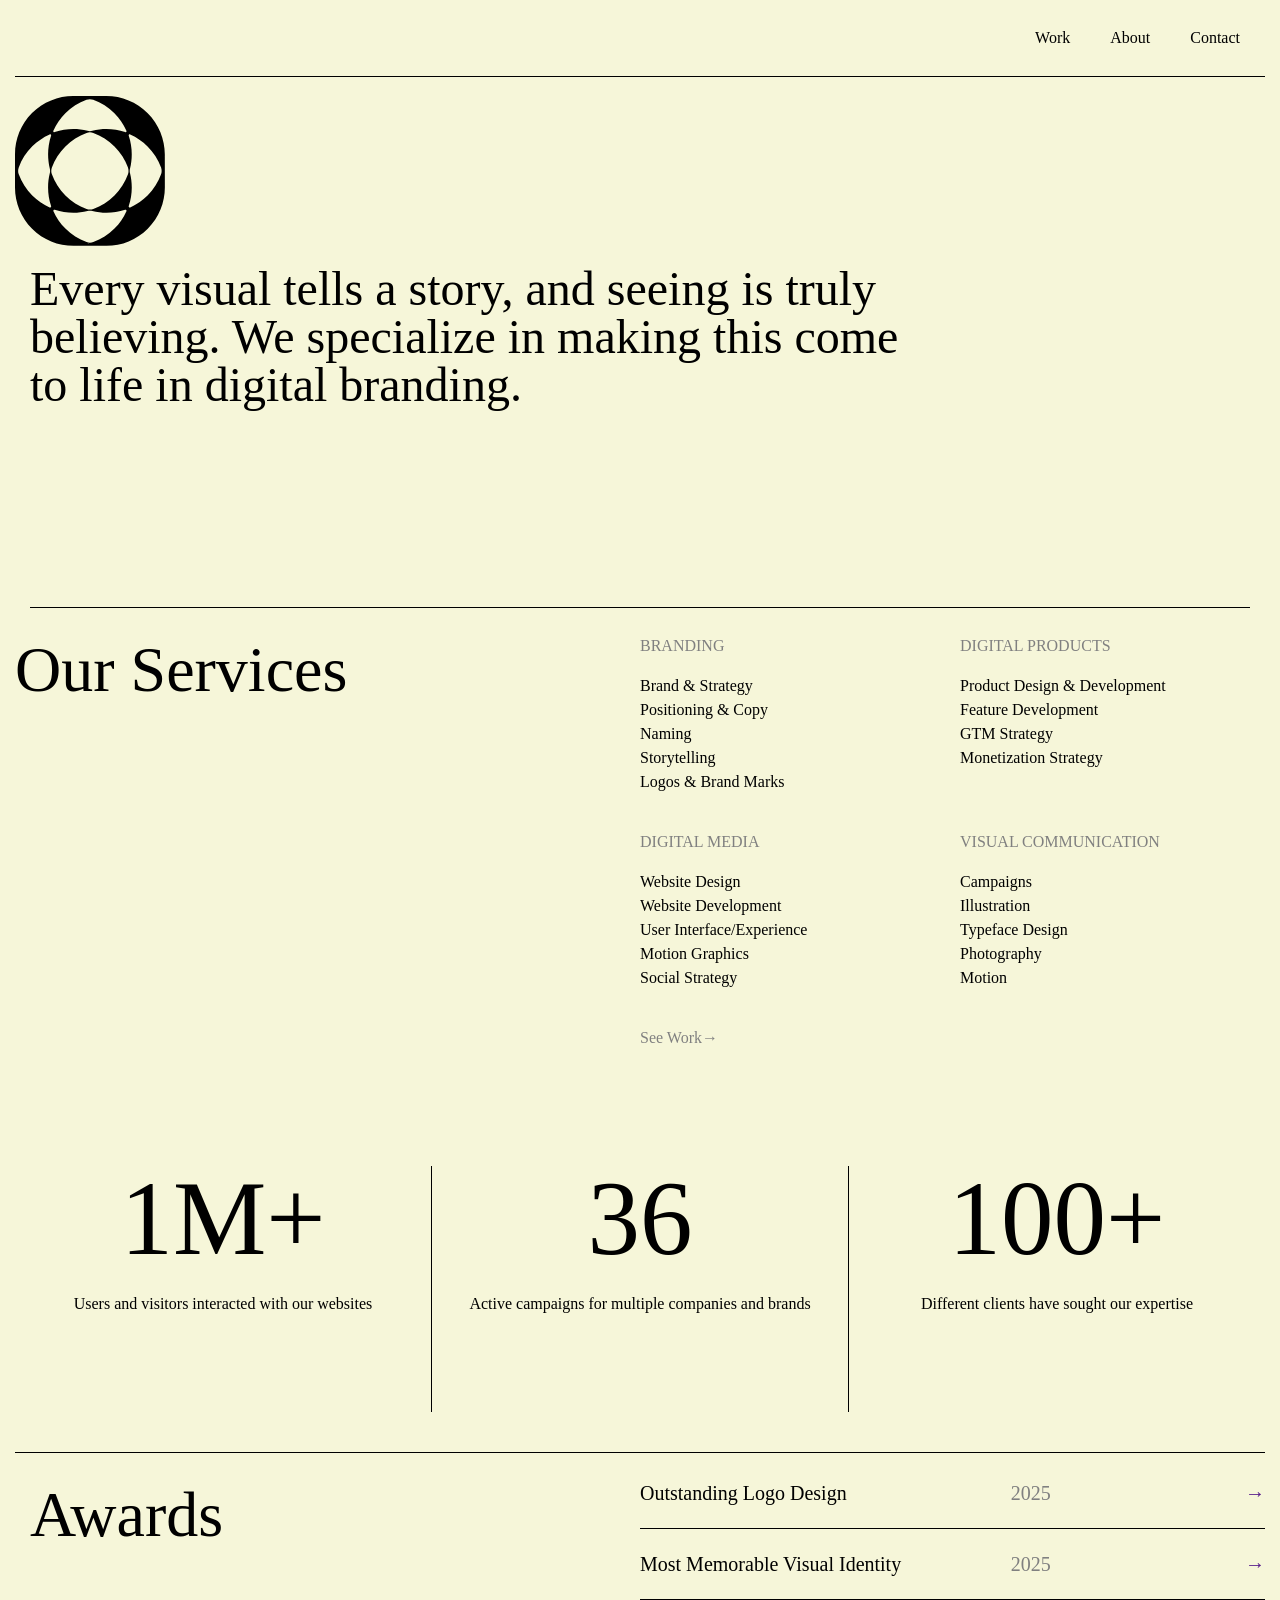
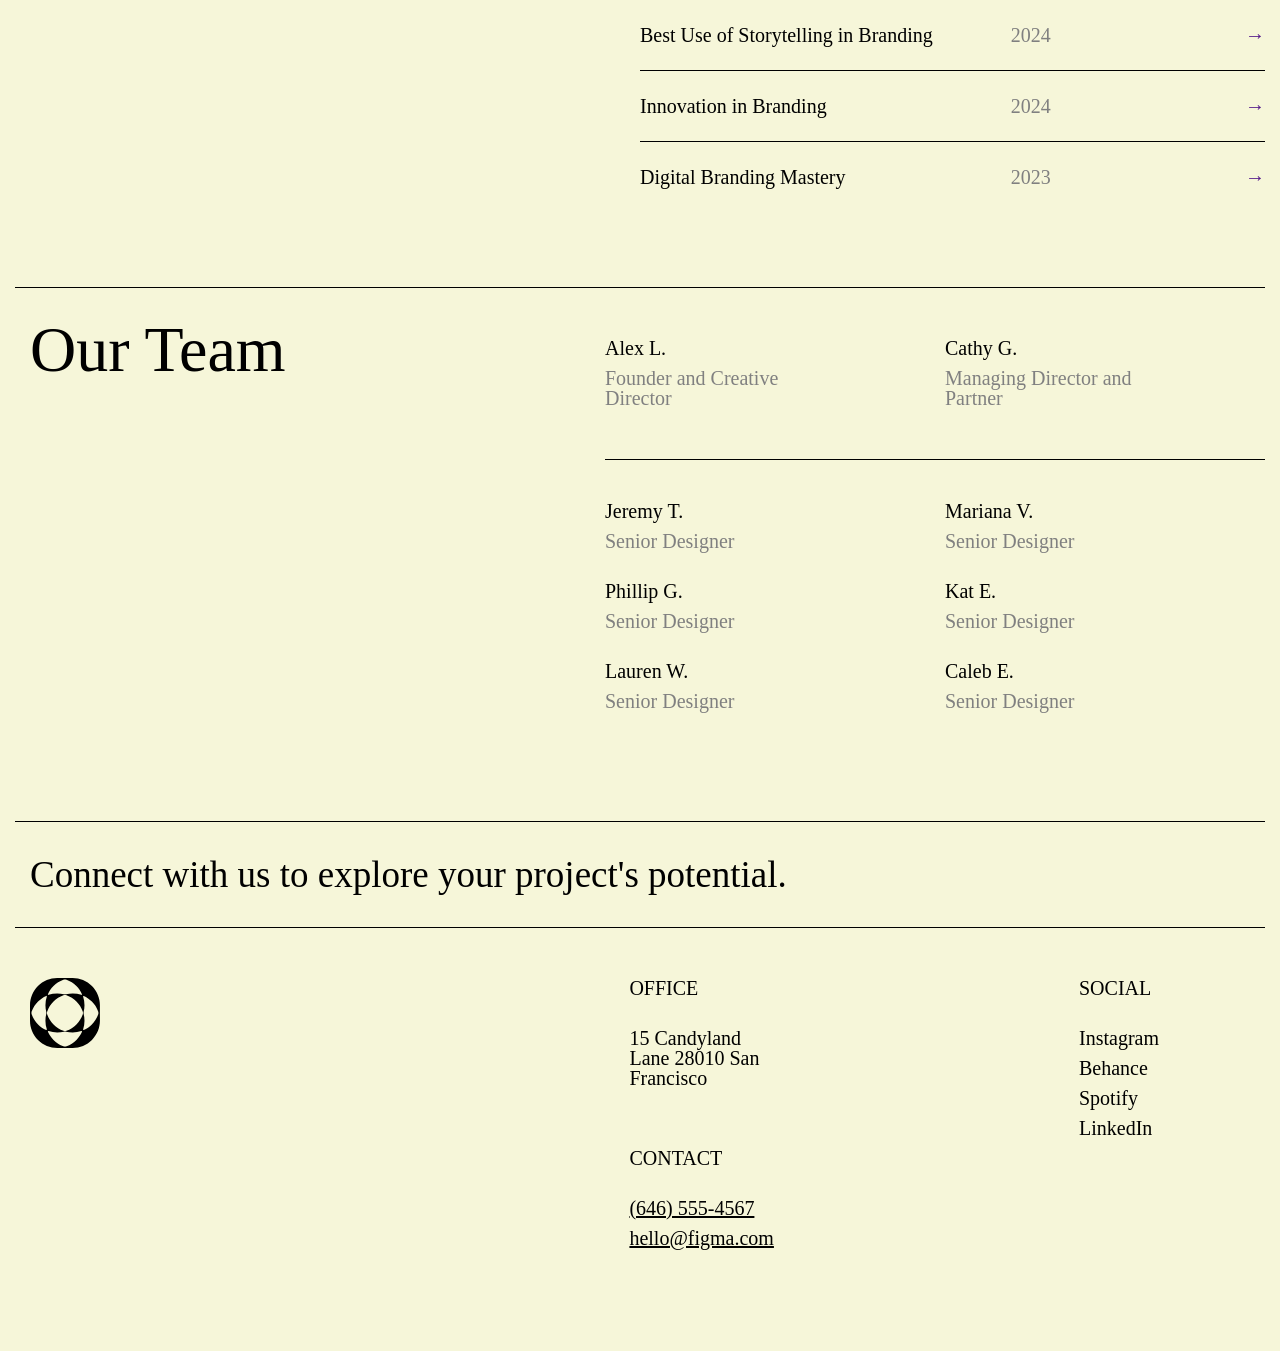
==== about.html @ cb302057 "completed site" ====
<!DOCTYPE html>
<html lang="en">
<head>
   <meta charset="UTF-8">
   <meta name="viewport" content="width=divice-width, initial-scale=1.0">
   <link rel="stylesheet" href="/css/_reset.css">
   <link rel="stylesheet" href="/css/style.css">
   <title>Modern Brand</title>
</head>
<body>
   <div class="main-bg">
      <header class="header">
         <div class="header__container">
            
            <img src="images\F&F logo.svg" alt="" class="header__container__logo">

            <nav class="header__hidden">
               <img src="images\Left logo.svg" alt="" class="header__hidden__logo">
               <img src="images\Right logo.svg" alt="" class="header__hidden__logo">
               <a href="" class="header__hidden__menu">Menu</a>
            </nav>
            <nav class="header__menu-links">
               <a href="" class="header__menu-links__link">Work</a>
               <a href="" class="header__menu-links__link">About</a>
               <a href="" class="header__menu-links__link">Contact</a>

            </nav>

            <nav class="header__pages">
               <a href="" class="header__container page">Work</a>
               <a href="" class="header__container page">About</a>
               <a href="" class="header__container page">Contact</a>
            </nav>
         </div>
         <div class="header line"></div>
      </header>

      <main class="main">
         <div class="main__container">
            <img src="images\Left Logo.svg" alt="" class="main__logo">
            <img src="images\Right Logo.svg" alt="" class="main__logo">
         </div>

         <h1 class="main__title">Every visual tells a story, and seeing is truly believing. We specialize in making this come to life in digital branding.
         </h1>
         <div class="main line"></div>
      </main>

      <section class="services">
         
         <h1 class="services__title">Our Services</h1>
         <div class="services__items">
            <div class="services__item">
               <h2 class="services__item-title">BRANDING</h2>
               <div class="services__description">Brand & Strategy
                  Positioning & Copy 
                  Naming
                  Storytelling 
                  Logos & Brand Marks
               </div>
            </div>

            

            <div class="services__item">
               <h2 class="services__item-title">DIGITAL PRODUCTS</h2>
               <div class="services__description">Product Design & Development
                  Feature Development
                  GTM Strategy
                  Monetization Strategy
               </div>
            </div>

            <div class="services__item">
               <h2 class="services__item-title">DIGITAL MEDIA</h2>
               <div class="services__description">Website Design
                  Website Development
                  User Interface/Experience
                  Motion Graphics
                  Social Strategy
               </div>
            </div>

            <div class="services__item">
               <h2 class="services__item-title">VISUAL COMMUNICATION</h2>
               <div class="services__description">Campaigns
                  Illustration
                  Typeface Design
                  Photography
                  Motion
               </div>
            </div>

         </div>
         <div class="services__link" >See Work→</div>
      </section>

      <section class="stats-about">
         
            <div class="stats-about__description">
               <div class="stats-about__item">
                  <div class="stats-about__num">
                     1M+
                  </div>
                  <div class="stats-about__item-description">Users and visitors interacted with our websites</div>
                  
               </div>
               <div class="stats-about__line"></div>
               <div class="stats-about__item">
                  <div class="stats-about__num">
                     36 
                  </div>
                  <div class="stats-about__item-description">Active campaigns for multiple companies and brands</div>
                  
               </div>
               <div class="stats-about__line"></div>
               <div class="stats-about__item">
                  <div class="stats-about__num">
                     100+
                  </div>
                  <div class="stats-about__item-description">Different clients have sought our expertise</div>
               </div>
               
               
            </div>
            
         
      </section>
      <div class="line"></div>
      <article class="awards">

               <h1 class="awards__title">Awards</h1>
               
               <div class="awards__items">
                  
                  <div class="awards__item">
                     <div class="awards__name">Outstanding Logo Design</div>
                     <div class="awards__year">2025</div>
                     <a href="" class="awards__link-button">→</a>
                     
                  </div>
                  <div class="awards__line"></div>
                  <div class="awards__item">
                     <div class="awards__name">Most Memorable Visual Identity</div>
                     <div class="awards__year">2025</div>
                     <a href="" class="awards__link-button">→</a>
                  </div>
                  <div class="awards__line"></div>
                  <div class="awards__item">
                     <div class="awards__name">Best Use of Storytelling in Branding</div>
                     <div class="awards__year">2024</div>
                     <a href="" class="awards__link-button">→</a>
                  </div>

                  <div class="awards__line"></div>
                  <div class="awards__item">
                     <div class="awards__name">Innovation in Branding</div>
                     <div class="awards__year">2024</div>
                     <a href="" class="awards__link-button">→</a>
                  </div>

                  <div class="awards__line"></div>
                  <div class="awards__item">
                     <div class="awards__name">Digital Branding Mastery</div>
                     <div class="awards__year">2023</div>
                     <a href="" class="awards__link-button">→</a>
                  </div>

               </div>



            

            
      </article>
      <div class="line"></div>
      <section class="team">
         
         <h1 class="team__title">Our Team</h1>
         <div class="team__mates-container">
            <div class="team__card">
               <img src="images\images_about\Image-1.svg" alt="" class="team__img">
               <div class="team__name">Alex L.</div>
               <div class="team__function">Founder and Creative Director</div>

               

            </div>
            <div class="team__card">
               <img src="images\images_about\Image-2.svg" alt="" class="team__img">
               <div class="team__name">Cathy G.</div>
               <div class="team__function">Managing Director and Partner</div>

               


            </div>
            

         </div>
         <div class="team__line"></div>
         <div class="team__mates">
               

               <div class="team__mate">
                  <div class="team__name">Jeremy T.</div>
                  <div class="team__function">Senior Designer</div>
               </div>
               <div class="team__mate">
                  <div class="team__name">Mariana V.</div>
                  <div class="team__function">Senior Designer</div>
               </div>

               <div class="team__mate">
                  <div class="team__name">Phillip G.</div>
                  <div class="team__function">Senior Designer</div>
               </div>
               <div class="team__mate">
                  <div class="team__name">Kat E.</div>
                  <div class="team__function">Senior Designer</div>
               </div>

               <div class="team__mate">
                  <div class="team__name">Lauren W.</div>
                  <div class="team__function">Senior Designer</div>
               </div>
               <div class="team__mate">
                  <div class="team__name">Caleb E.</div>
                  <div class="team__function">Senior Designer</div>
               </div>
         </div>



      </section>

      <section class="contacts">
            <div class="contacts line"></div>
            <h2 class="contacts__title">Connect with us to explore your project's potential.</h2>
            <div class="contacts line"></div>

            <div class="contacts__container">
               <div class="contacts__item img-container">
                  <img src="images\Left Logo.svg" alt="" class="contacts__logo">
                  <img src="images\Right Logo.svg" alt="" class="contacts__logo">
               </div>
               <div class="contacts__item office">
                  <h3 class="contacts title">OFFICE</h3>
                  <div class="contacts info" >15 Candyland Lane 28010 San Francisco</div>
               </div>
               <div class="contacts__item contacts">
                  <h3 class="contacts title">CONTACT</h3>
                  <a href="tel:(646) 555-4567" style="text-decoration: underline;" class="contacts info">(646) 555-4567</a>
                  <a href="" class="contacts info" style="text-decoration: underline;">hello@figma.com</a>                  
               </div>
               <div class="contacts__item social">
                  <h3 class="contacts title">SOCIAL</h3>
                  <a href="" class="contacts info">Instagram</a>
                  <a href="" class="contacts info">Behance</a>
                  <a href="" class="contacts info">Spotify</a>
                  <a href=""  class="contacts info">LinkedIn</a>
               </div>
            </div>
            <img src="images\Footer logo.svg" alt="" class="contacts__vector-logo">
      </section>

   </div>
   
   
</body>
</html>
---- css/style.css ----
html, body, div, span, applet, object, iframe,
h1, h2, h3, h4, h5, h6, p, blockquote, pre,
a, abbr, acronym, address, big, cite, code,
del, dfn, em, img, ins, kbd, q, s, samp,
small, strike, strong, sub, sup, tt, var,
b, u, i, center,
dl, dt, dd, ol, ul, li,
fieldset, form, label, legend,
table, caption, tbody, tfoot, thead, tr, th, td,
article, aside, canvas, details, embed,
figure, figcaption, footer, header, hgroup,
menu, nav, output, ruby, section, summary,
time, mark, audio, video {
  scrollbar-width: none;
  margin: 0;
  padding: 0;
  border: 0;
  font-size: 100%;
  font: inherit;
  vertical-align: baseline;
}

/* HTML5 display-role reset for older browsers */
article, aside, details, figcaption, figure,
footer, header, hgroup, menu, nav, section {
  display: block;
}

body {
  line-height: 1;
}

ol, ul {
  list-style: none;
}

blockquote, q {
  quotes: none;
}

blockquote:before, blockquote:after,
q:before, q:after {
  content: "";
  content: none;
}

table {
  border-collapse: collapse;
  border-spacing: 0;
}

@font-face {
  font-family: "PFAgoraSansPro";
  src: url("../fonts/PFAgoraSansPro-Thin.eot");
  src: url("../fonts/PFAgoraSansPro-Thin.eot?#iefix") format("embedded-opentype"), url("../fonts/PFAgoraSansPro-Thin.woff") format("woff"), url("../fonts/PFAgoraSansPro-Thin.ttf") format("truetype");
  font-weight: 100;
}
@font-face {
  font-family: "PFAgoraSansPro";
  src: url("../fonts/PFAgoraSansPro-Light.eot");
  src: url("../fonts/PFAgoraSansPro-Light.eot?#iefix") format("embedded-opentype"), url("../fonts/PFAgoraSansPro-Light.woff") format("woff"), url("../fonts/PFAgoraSansPro-Light.ttf") format("truetype");
  font-weight: 300;
}
@font-face {
  font-family: "PFAgoraSansPro";
  src: url("../fonts/PFAgoraSansPro-Medium.eot");
  src: url("../fonts/PFAgoraSansPro-Medium.eot?#iefix") format("embedded-opentype"), url("../fonts/PFAgoraSansPro-Medium.woff") format("woff"), url("../fonts/PFAgoraSansPro-Medium.ttf") format("truetype");
  font-weight: 400;
}
@font-face {
  font-family: "PFAgoraSansPro";
  src: url("../fonts/PFAgoraSansPro-Bold.eot");
  src: url("../fonts/PFAgoraSansPro-Bold.eot?#iefix") format("embedded-opentype"), url("../fonts/PFAgoraSansPro-Bold.woff") format("woff"), url("../fonts/PFAgoraSansPro-Bold.ttf") format("truetype");
  font-weight: 500;
}
.main-bg {
  font-family: "PFAgoraSansPro";
  background-color: rgb(246, 246, 217);
  background-repeat: no-repeat;
  background-size: cover;
  background-position: center;
  max-width: 100%;
  overflow-x: hidden;
}

.line {
  height: 1px !important;
  background-color: black;
  text-align: center;
  margin: 0 15px !important;
  padding: 0 0 !important;
}

@keyframes spin {
  0% {
    transform: rotate(0deg);
  }
  100% {
    transform: rotate(360deg);
  }
}
.header {
  font-family: "PFAgoraSansPro";
  font-weight: 300;
  color: black;
}
.header__hidden {
  display: none;
}
.header__menu-links {
  display: none;
}
.header__container {
  display: flex;
  justify-content: space-between;
  padding: 15px 20px;
}
.header__pages {
  display: flex;
}
@media (max-width: 799px) {
  .header__container {
    justify-content: start;
  }
  .header__hidden {
    display: flex;
    padding-left: 10px;
    margin-left: 0;
  }
  .header__hidden__logo {
    position: relative;
    padding-right: 1px;
    width: 25px;
  }
  .header__hidden__logo:nth-child(2) {
    animation: spin 2s ease-in-out infinite;
  }
  .header__hidden__menu {
    color: black;
    position: absolute;
    text-decoration: none;
    right: 15px;
    margin-top: 5px;
    font-size: 20px;
  }
  .header__pages {
    display: none;
  }
}

.page {
  color: black;
  text-decoration: none;
  letter-spacing: 5%;
}

.main {
  font-family: "PFAgoraSansPro";
  font-weight: 500;
  margin: auto 15px;
}
.main__title {
  width: 70%;
}
.main__container {
  display: flex;
  padding: 19px 0;
  gap: 8px;
  justify-content: flex-start;
}
.main__logo:last-child {
  animation: spin 2s ease-in-out infinite;
}
@media (max-width: 799px) {
  .main__logo {
    display: none;
  }
}
.main__title {
  padding-left: 15px;
  font-size: clamp(32px, 12vw, 48px);
  white-space: pre-wrap;
  padding-bottom: 150px;
}
@media (max-width: 799px) {
  .main__title {
    width: 100%;
  }
}

.portfolio {
  font-family: "PFAgoraSansPro";
  font-weight: 300;
  position: relative;
}
.portfolio__title {
  padding-top: 40px;
  padding-left: 15px;
}
.portfolio__link {
  position: absolute;
  right: 253px;
  margin-top: 30px;
  color: rgb(70, 70, 70);
}
.portfolio__project {
  padding-top: 143px;
  padding-bottom: 60px;
}
.portfolio__images {
  margin: auto 30px;
  display: flex;
  justify-content: space-between;
  padding-right: 15px;
  gap: 20px;
}
.portfolio__image {
  height: 70vh;
}
.portfolio__info {
  display: flex;
  justify-content: space-between;
  padding-top: 20px;
  padding-left: 30px;
}
.portfolio__project-name {
  word-spacing: 20px;
}
.portfolio__project-slogan {
  margin-left: 69px;
}
.portfolio__description {
  width: 316px;
  margin-right: 30px;
}
@media (max-width: 799px) {
  .portfolio__image {
    height: 40vh;
  }
  .portfolio__project {
    padding-top: 10px;
  }
  .portfolio__link {
    left: 30px;
  }
  .portfolio__info {
    display: block;
  }
  .portfolio__project-slogan {
    margin-bottom: 32px;
  }
}

.stats {
  font-family: "PFAgoraSansPro";
  font-weight: 400;
  padding-left: 15px;
  margin-top: 20px;
  position: relative;
}
.stats__container {
  display: flex;
  justify-content: flex-start;
  gap: 25vw;
}
.stats__slogan {
  font-size: 30px;
}
.stats__num {
  font-size: 105px;
  padding-bottom: 25px;
}
.stats__item {
  padding-bottom: 20px;
  width: 49vw;
}
.stats__line {
  width: 100%;
  height: 1px;
  background-color: black;
}
.stats__link {
  text-decoration: none;
  display: block;
  font-size: 20px;
  margin-top: 73px;
  text-align: left;
  margin-bottom: 30px;
  color: rgb(70, 70, 70);
}
@media (max-width: 799px) {
  .stats__container {
    display: block;
  }
  .stats__slogan {
    padding-bottom: 80px;
  }
}

.contacts {
  text-decoration: none;
  font-family: "PFAgoraSansPro";
  font-weight: 300;
  color: black;
}
.contacts .line {
  margin: auto 30px;
}
.contacts__title {
  padding: 34px 30px;
  font-size: 37px;
}
.contacts__container {
  padding-top: 50px;
  display: grid;
  grid-template-columns: 4fr 3fr 1fr;
  grid-template-rows: 1fr 1fr;
  padding-left: 30px;
}
.contacts__logo {
  height: 70px;
}
.contacts__logo:last-child {
  animation: spin 2s ease-in-out infinite;
}
.contacts__vector-logo {
  width: calc(100% - 30px);
  margin: 15px 15px;
}
.contacts .info {
  display: block;
  padding-bottom: 10px;
  text-decoration: none;
}
.contacts__item {
  width: 201px;
  font-size: 20px;
}
.contacts .title {
  padding-bottom: 30px;
}
.contacts .contacts {
  grid-row: 2;
  grid-column: 2;
}
.contacts .office {
  grid-row: 1;
  grid-column: 2;
  text-decoration: none;
  margin-bottom: 20px;
}
.contacts .social {
  grid-row: 1;
  grid-column: 3;
}
@media (max-width: 799px) {
  .contacts__container {
    display: block;
  }
  .contacts__item {
    padding-bottom: 50px;
  }
}

.main-project {
  font-family: "PFAgoraSansPro";
  font-weight: 300;
  display: grid;
  grid-template-columns: 1fr 1fr;
  grid-template-rows: 1fr 1fr 1fr;
  margin: auto 15px;
  margin-bottom: 170px;
}
.main-project__subtitle {
  text-decoration: underline;
  font-size: 32px;
  grid-column: 1;
  grid-row: 2;
  font-size: 24px;
  margin-top: 30px;
}
.main-project__title {
  grid-column: 1;
  grid-row: 3;
  font-size: 64px;
  font-weight: 400;
  margin-top: -110px;
}
.main-project__description {
  grid-column: 2;
  grid-row: 2;
  font-size: 20px;
  font-weight: 400;
  margin-top: 45px;
}
.main-project__subdescription {
  grid-column: 2;
  grid-row: 3;
  white-space: pre-line;
  font-size: 20px;
  color: grey;
  line-height: 1.5;
}
.main-project__container {
  display: flex;
  padding: 19px 15px;
  gap: 8px;
  justify-content: flex-start;
  grid: 1/1;
}
.main-project__logo:last-child {
  animation: spin 2s ease-in-out infinite;
}
@media (max-width: 1300px) {
  .main-project {
    display: block;
  }
  .main-project__title {
    margin-top: 20px;
  }
}
@media (max-width: 700px) {
  .main-project {
    display: block;
  }
  .main-project__logo {
    display: none;
  }
  .main-project__title {
    margin-top: 20px;
  }
}

.project-images {
  margin-left: 15px;
  margin-right: 15px;
  width: calc(100vw - 30px);
  gap: 15px;
  display: grid;
  grid-template-columns: 1fr 1fr;
  grid-template-rows: repeat(5, 1fr);
  margin-bottom: 15px;
}
.project-images__image1 {
  width: 100%;
  grid-column: 1/3;
  grid-row: 1;
}
.project-images__image2 {
  width: 100%;
  grid-row: 2;
  grid-column: 1;
}
.project-images__image3 {
  width: 100%;
  grid-row: 2;
  grid-column: 2;
}
.project-images__image4 {
  width: 100%;
  grid-row: 3;
  grid-column: 1/3;
}
.project-images__image5 {
  width: 100%;
  grid-row: 4;
  grid-column: 1;
}
.project-images__image6 {
  width: 100%;
  grid-row: 4;
  grid-column: 2;
}
.project-images__image7 {
  width: 100%;
  grid-row: 5;
  grid-column: 1/3;
}
@media (max-width: 700px) {
  .project-images {
    display: block;
  }
  .project-images__image1, .project-images__image2, .project-images__image3, .project-images__image4, .project-images__image5, .project-images__image6, .project-images__image7 {
    margin-bottom: 20px;
  }
}

.other-projects {
  margin: auto 15px;
}
.other-projects__title {
  font-size: 64px;
  font-weight: 300;
  margin: 30px 15px;
  margin-bottom: 104px;
}
.other-projects__project-example-container {
  display: flex;
  justify-content: center;
  margin-bottom: 80px;
  gap: 15px;
}
.other-projects__project {
  width: 100%;
}
.other-projects__img {
  width: 100%;
}
.other-projects__link {
  font-size: 16px;
  color: grey;
  display: block;
  margin-top: 10px;
}
@media (max-width: 700px) {
  .other-projects__project-example-container {
    display: block;
  }
  .other-projects__project {
    margin-bottom: 20px;
  }
}

.stats-about {
  font-family: "PFAgoraSansPro";
  font-weight: 400;
  padding-left: 15px;
  padding-right: 15px;
  padding-top: 20px;
  padding-bottom: 20px;
}
.stats-about__description {
  display: flex;
  justify-content: center;
  height: 246px;
  margin-bottom: 20px;
}
.stats-about__num {
  font-size: 105px;
  padding-bottom: 25px;
}
.stats-about__item {
  text-align: center;
  padding-bottom: 20px;
  width: 33.3333333333vw;
}
.stats-about__line {
  width: 1px;
  height: 100%;
  background-color: black;
}
.stats-about__link {
  text-decoration: none;
  display: block;
  font-size: 20px;
  margin-top: 73px;
  text-align: left;
  margin-bottom: 30px;
  color: rgb(70, 70, 70);
}
@media (max-width: 799px) {
  .stats-about {
    height: 80vh;
  }
  .stats-about__description {
    display: block;
  }
  .stats-about__item {
    margin-top: 36px;
    text-align: left;
    width: 100%;
  }
  .stats-about__line {
    width: 100%;
    height: 1px;
    background-color: black;
  }
}

.services {
  margin-left: 15px;
  margin-top: 30px;
  margin-bottom: 100px;
  display: grid;
  grid-template-columns: 1fr 1fr;
}
.services__title {
  font-size: 64px;
  grid-column: 1;
  padding-bottom: 16px;
}
.services__items {
  display: grid;
  grid-template-columns: 1fr 1fr;
  grid-template-rows: 1fr 1fr;
  grid-column: 2;
}
.services__item {
  width: 25vw;
  margin-bottom: 40px;
}
.services__description {
  white-space: pre-line;
  line-height: 1.5;
}
.services__item-title {
  margin-bottom: 20px;
  color: grey;
}
.services__link {
  grid-column: 2;
  color: grey;
  grid-row: 2;
}
@media (max-width: 799px) {
  .services {
    grid-template-columns: 1fr;
  }
  .services__item {
    width: 100vw;
  }
  .services__title {
    grid-column: 1;
  }
  .services__items {
    grid-column: 1;
  }
  .services__link {
    grid-column: 1;
    grid-row: 3;
  }
}
@media (max-width: 1200px) {
  .services__items {
    grid-template-columns: 1fr;
  }
}

.awards {
  display: grid;
  grid-template-columns: 1fr 1fr;
  margin: 30px 15px 100px 15px;
}
.awards__title {
  font-size: 64px;
  margin-left: 15px;
  grid-column: 1;
  margin-bottom: 60px;
}
.awards__items {
  right: 0;
}
.awards__item {
  display: grid;
  grid-template-columns: 2fr 1fr 1fr;
  text-align: right;
  font-size: 20px;
}
.awards__name {
  text-align: left;
}
.awards__year {
  text-align: center;
  color: grey;
}
.awards__link-button {
  text-decoration: none;
}
.awards__line {
  margin: 25px auto;
  background-color: black;
  height: 1px;
  width: 100%;
}
@media (max-width: 799px) {
  .awards {
    grid-template-columns: 1fr;
  }
}

.team {
  display: grid;
  grid-template-columns: 1fr 1fr;
  margin: 30px 15px 0 15px;
  font-size: 20px;
  font-weight: 300;
  margin-bottom: 100px;
}
.team__title {
  font-size: 64px;
  margin-left: 15px;
  grid-column: 1;
  margin-bottom: 20px;
}
.team__mates-container {
  display: grid;
  grid-template-columns: 25vw 25vw;
  gap: 20px;
}
.team__img {
  width: 100%;
  margin-bottom: 17px;
}
.team__function {
  color: grey;
  margin-bottom: 10px;
  width: 70%;
}
.team__name {
  margin-bottom: 10px;
}
.team__line {
  grid-column: 2;
  height: 1px;
  background-color: black;
  width: 100%;
  margin: 41px auto;
}
.team__mates {
  grid-column: 2;
  display: grid;
  grid-template-columns: 1fr 1fr;
  gap: 20px;
}
@media (max-width: 799px) {
  .team {
    display: block;
  }
  .team__mates-container {
    display: block;
  }
}/*# sourceMappingURL=style.css.map */
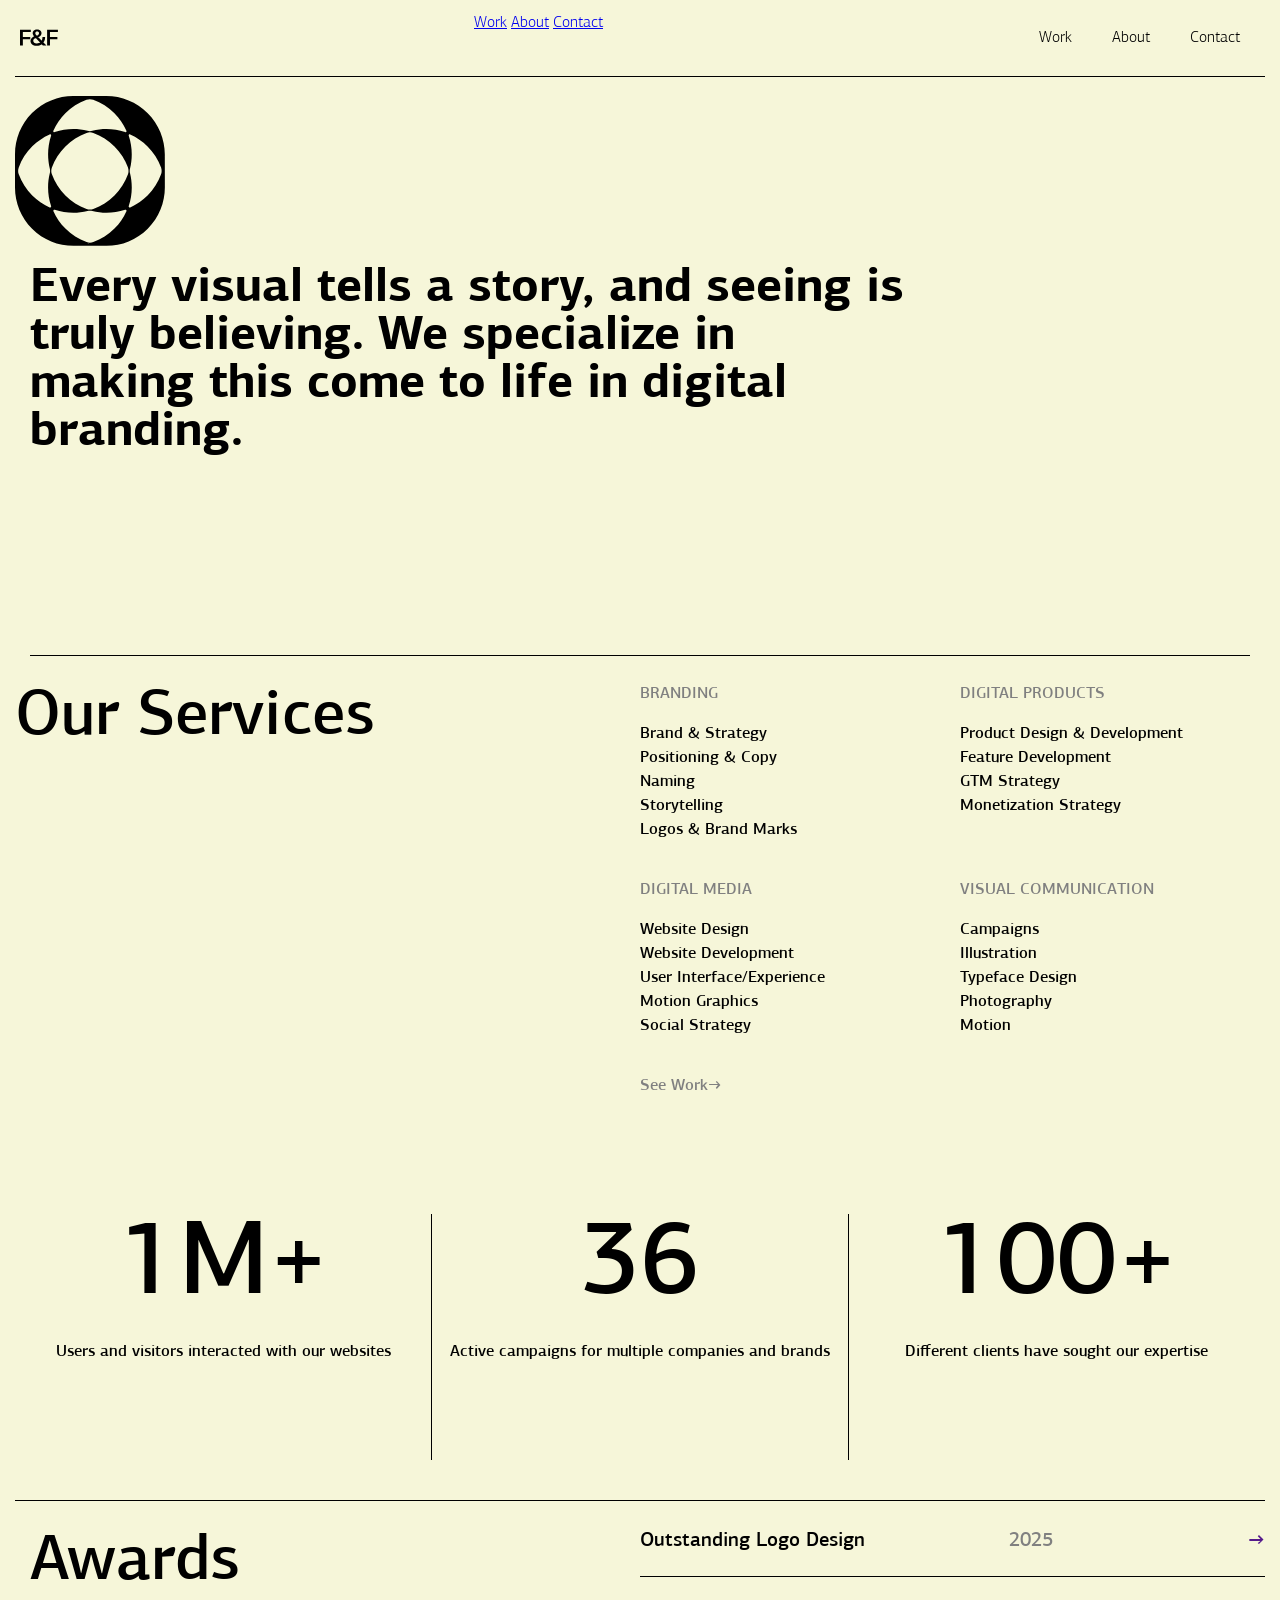
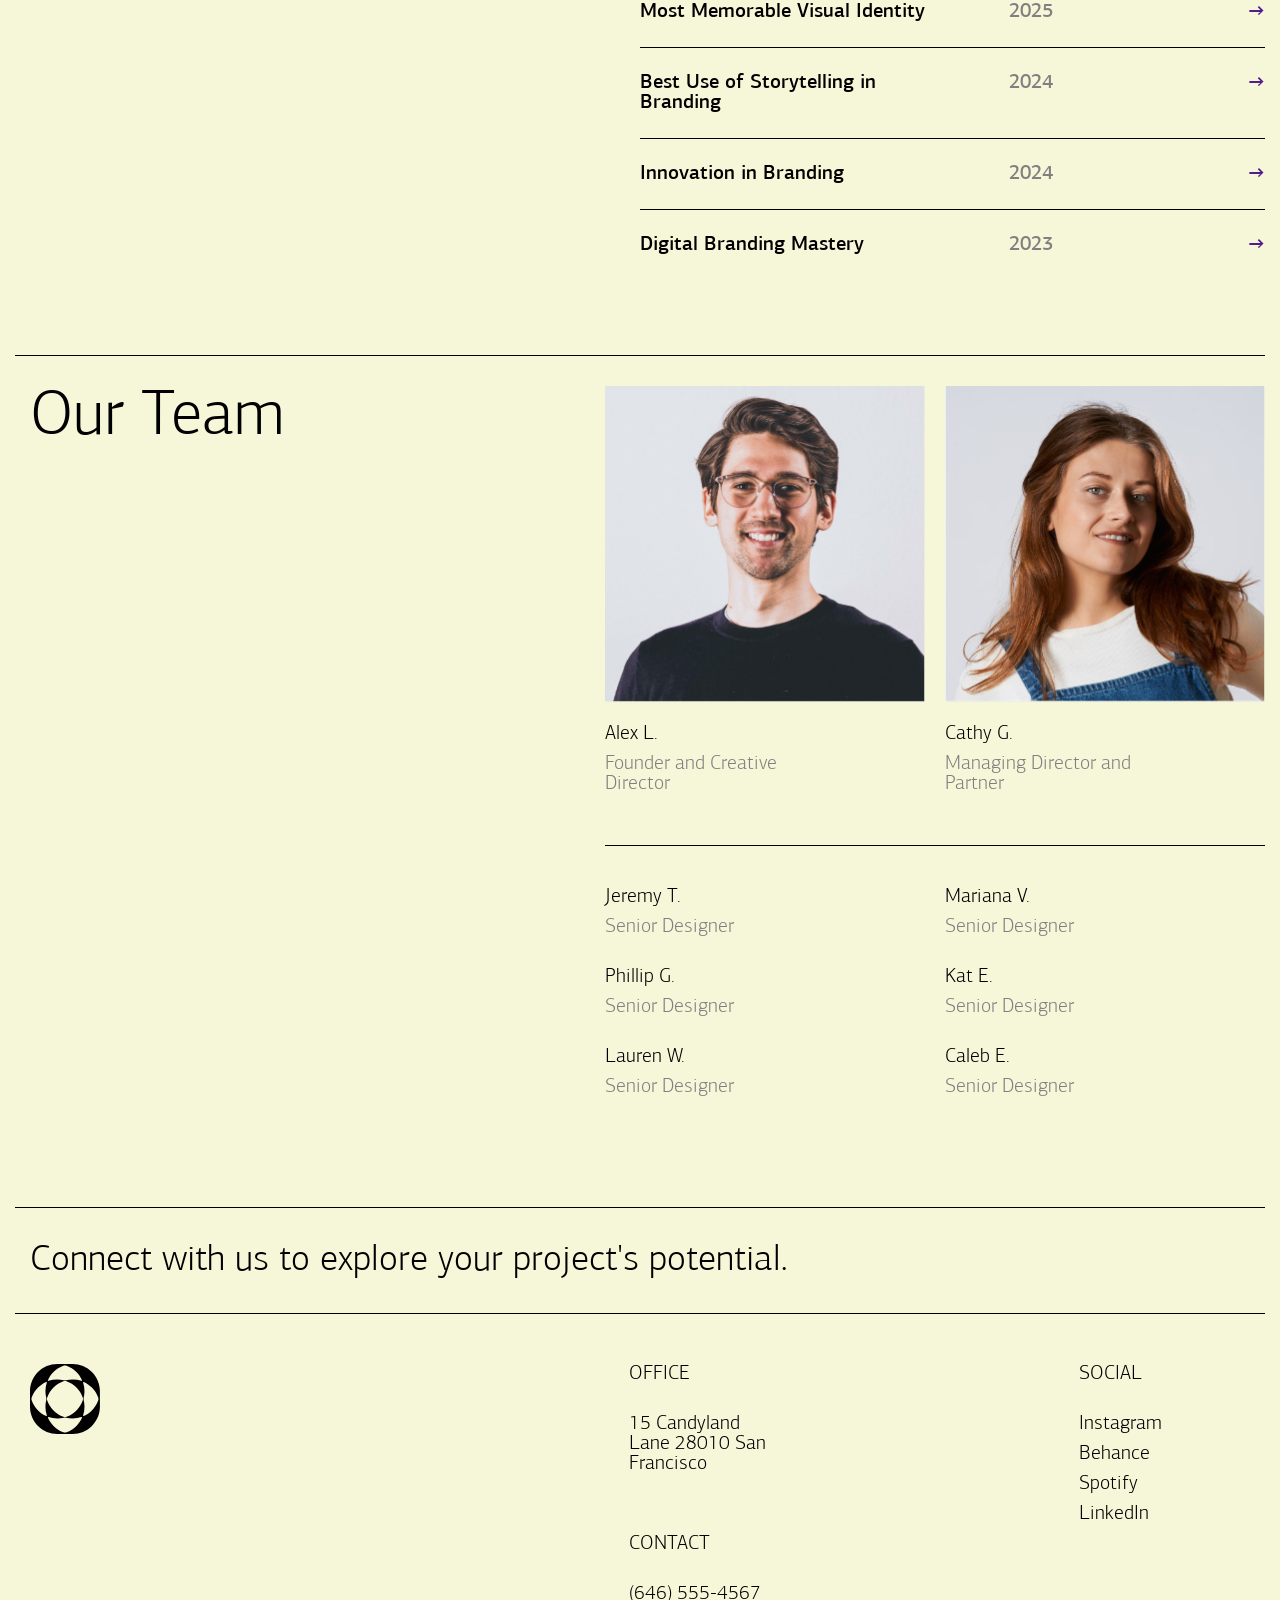
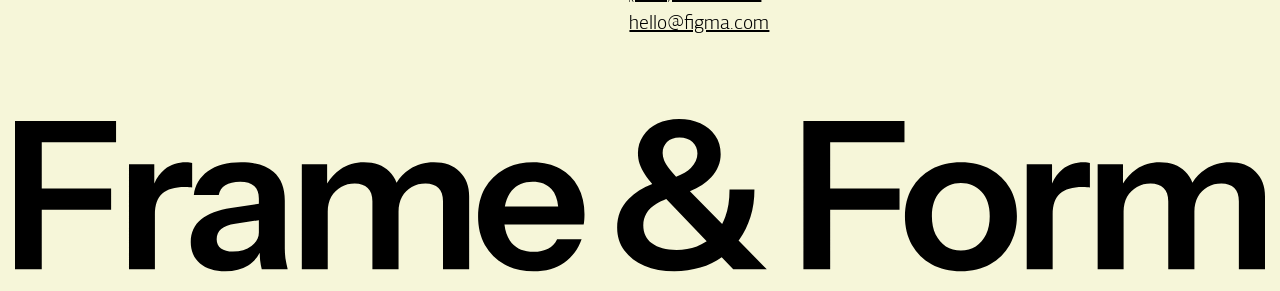
==== commit a27cf88c: "add menu-bar js logic" ====
--- a/about.html
+++ b/about.html
@@ -3,8 +3,8 @@
 <head>
    <meta charset="UTF-8">
    <meta name="viewport" content="width=divice-width, initial-scale=1.0">
-   <link rel="stylesheet" href="/css/_reset.css">
-   <link rel="stylesheet" href="/css/style.css">
+   <link rel="stylesheet" href="css/_reset.css">
+   <link rel="stylesheet" href="css/style.css">
    <title>Modern Brand</title>
 </head>
 <body>
@@ -19,17 +19,17 @@
                <img src="images\Right logo.svg" alt="" class="header__hidden__logo">
                <a href="" class="header__hidden__menu">Menu</a>
             </nav>
-            <nav class="header__menu-links">
-               <a href="" class="header__menu-links__link">Work</a>
-               <a href="" class="header__menu-links__link">About</a>
-               <a href="" class="header__menu-links__link">Contact</a>
+            <nav class="header__hidden__menu-links">
+               <a href="project_anders.html" class="header__menu-links__link">Work</a>
+               <a href="about.html" class="header__menu-links__link">About</a>
+               <a href="#contacts" class="header__menu-links__link">Contact</a>
 
             </nav>
 
             <nav class="header__pages">
-               <a href="" class="header__container page">Work</a>
-               <a href="" class="header__container page">About</a>
-               <a href="" class="header__container page">Contact</a>
+               <a href="project_anders.html" class="header__container page">Work</a>
+               <a href="about.html" class="header__container page">About</a>
+               <a href="#contacts" class="header__container page">Contact</a>
             </nav>
          </div>
          <div class="header line"></div>
@@ -235,7 +235,7 @@
 
       </section>
 
-      <section class="contacts">
+      <section class="contacts" id="contacts">
             <div class="contacts line"></div>
             <h2 class="contacts__title">Connect with us to explore your project's potential.</h2>
             <div class="contacts line"></div>
@@ -269,4 +269,4 @@
    
    
 </body>
-</html>+</html>
--- a/css/style.css
+++ b/css/style.css
@@ -107,7 +107,7 @@
 .header__hidden {
   display: none;
 }
-.header__menu-links {
+.header .hide {
   display: none;
 }
 .header__container {
@@ -121,6 +121,9 @@
 @media (max-width: 799px) {
   .header__container {
     justify-content: start;
+  }
+  .header__pages {
+    display: none;
   }
   .header__hidden {
     display: flex;
@@ -142,9 +145,9 @@
     right: 15px;
     margin-top: 5px;
     font-size: 20px;
-  }
-  .header__pages {
-    display: none;
+    background: none;
+    border: none;
+    cursor: pointer;
   }
 }
 
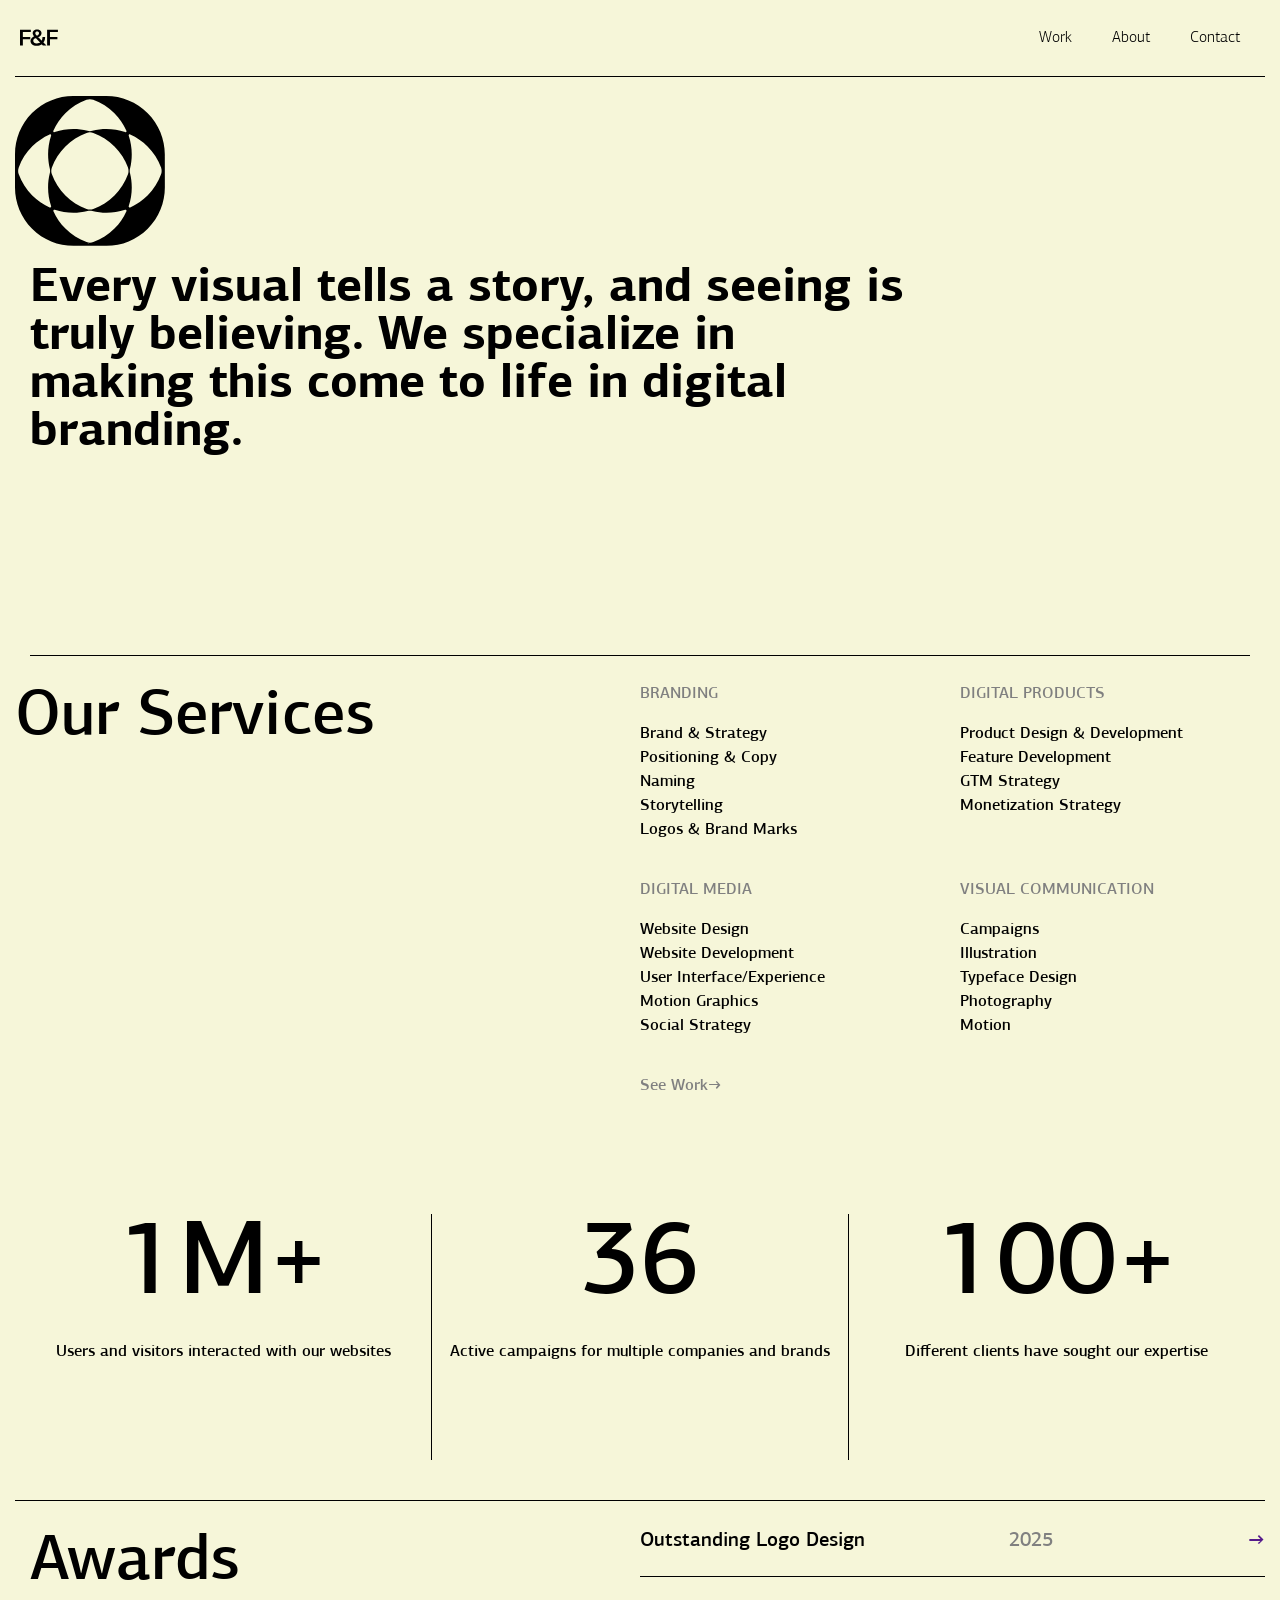
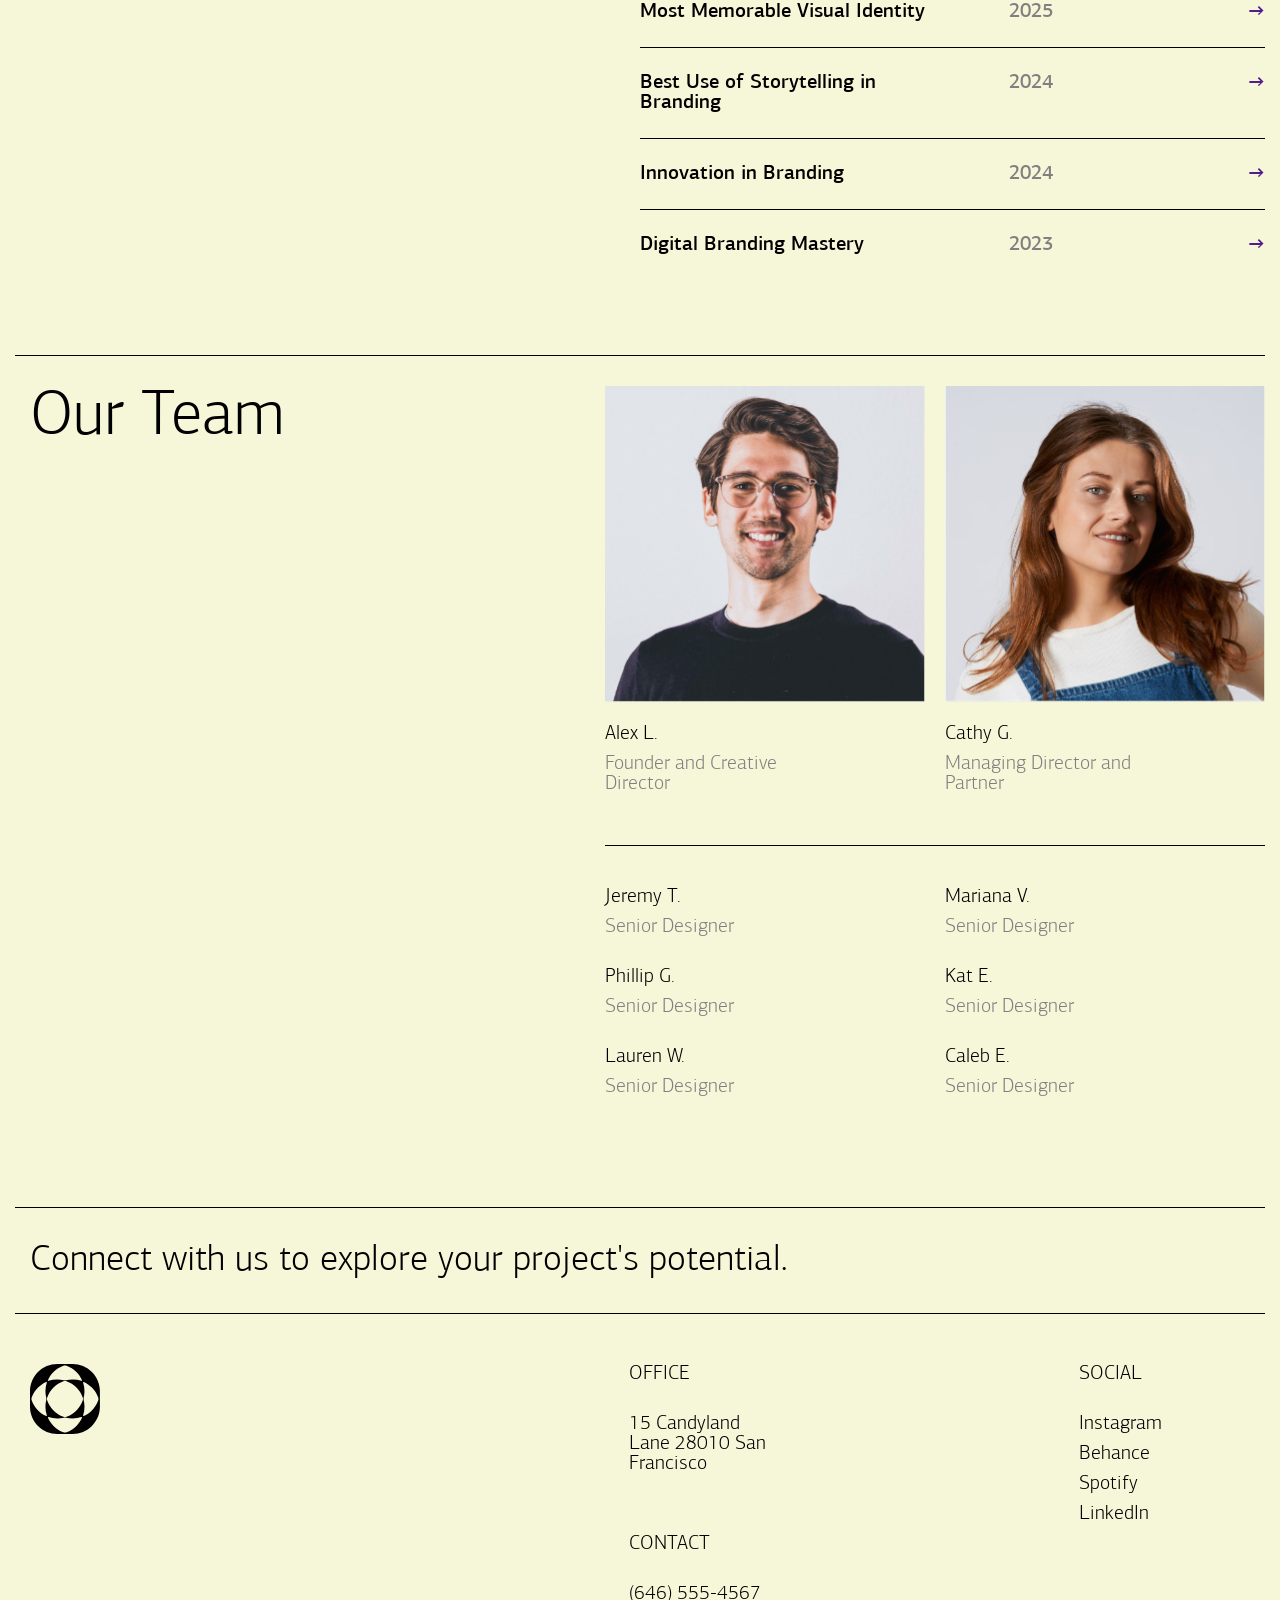
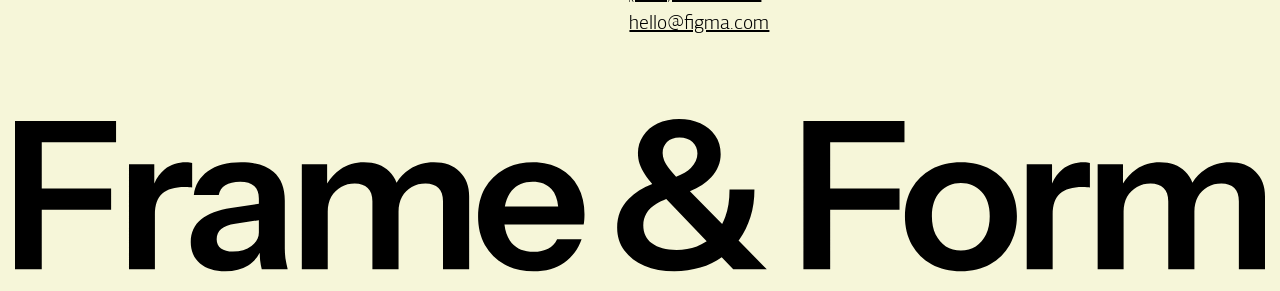
==== commit 4c59005c: "connect menu-bar to every pages" ====
--- a/about.html
+++ b/about.html
@@ -17,14 +17,12 @@
             <nav class="header__hidden">
                <img src="images\Left logo.svg" alt="" class="header__hidden__logo">
                <img src="images\Right logo.svg" alt="" class="header__hidden__logo">
-               <a href="" class="header__hidden__menu">Menu</a>
+
+               <button  class="header__hidden__menu"  id="menu-button">Menu</button>
+
+              
             </nav>
-            <nav class="header__hidden__menu-links">
-               <a href="project_anders.html" class="header__menu-links__link">Work</a>
-               <a href="about.html" class="header__menu-links__link">About</a>
-               <a href="#contacts" class="header__menu-links__link">Contact</a>
-
-            </nav>
+            
 
             <nav class="header__pages">
                <a href="project_anders.html" class="header__container page">Work</a>
@@ -32,6 +30,11 @@
                <a href="#contacts" class="header__container page">Contact</a>
             </nav>
          </div>
+          <nav class="header__menu-bar hide" id="menu-bar">
+                  <a href="project_anders.html" class="page">Work</a>
+                  <a href="about.html" class="page">About</a>
+                  <a href="#contacts" class="page">Contact</a>
+         </nav>
          <div class="header line"></div>
       </header>
 
@@ -267,6 +270,6 @@
 
    </div>
    
-   
+   <script src="js\menu-bar.js"></script>
 </body>
 </html>
--- a/css/style.css
+++ b/css/style.css
@@ -107,6 +107,19 @@
 .header__hidden {
   display: none;
 }
+.header__menu-bar {
+  padding-bottom: 10px;
+  display: flex;
+  flex-direction: column;
+  margin-left: auto;
+  margin-right: 15px;
+  width: -moz-fit-content;
+  width: fit-content;
+  text-align: center;
+}
+.header__menu-bar .page {
+  margin-bottom: 10px;
+}
 .header .hide {
   display: none;
 }
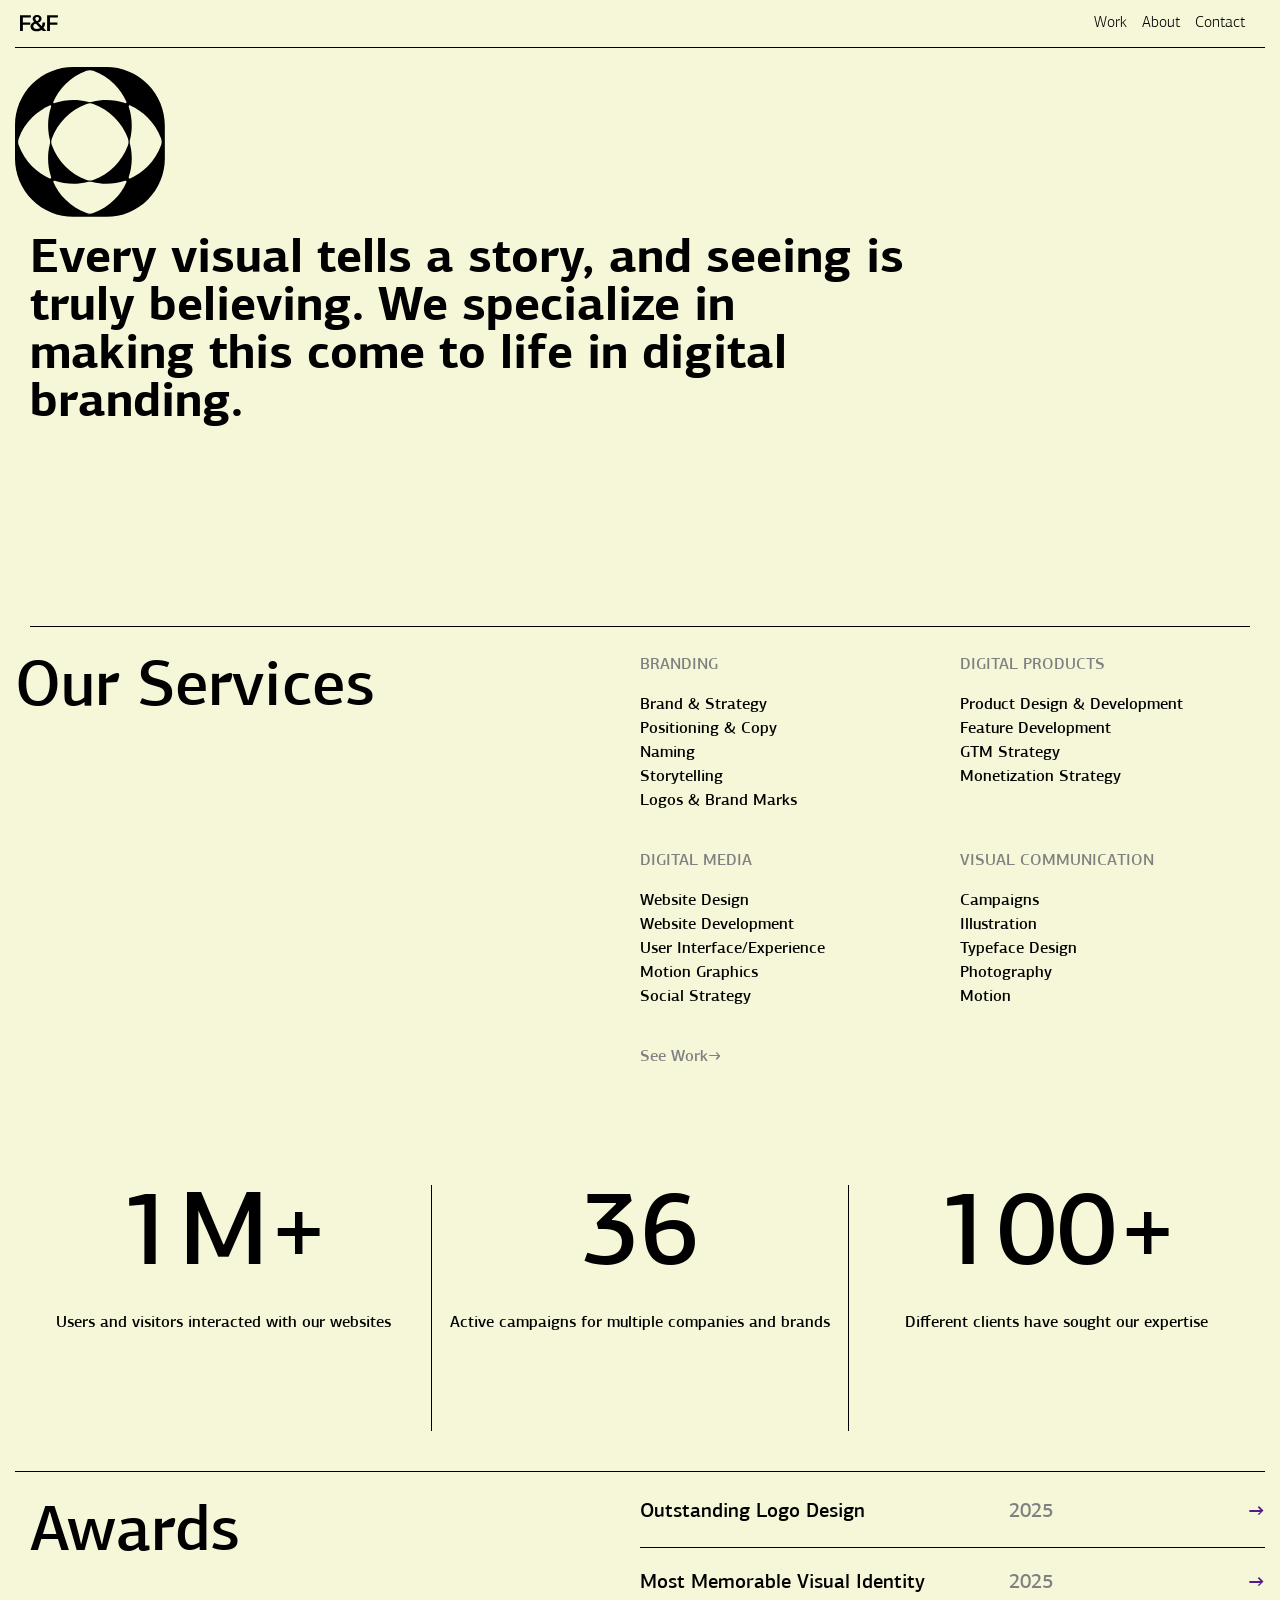
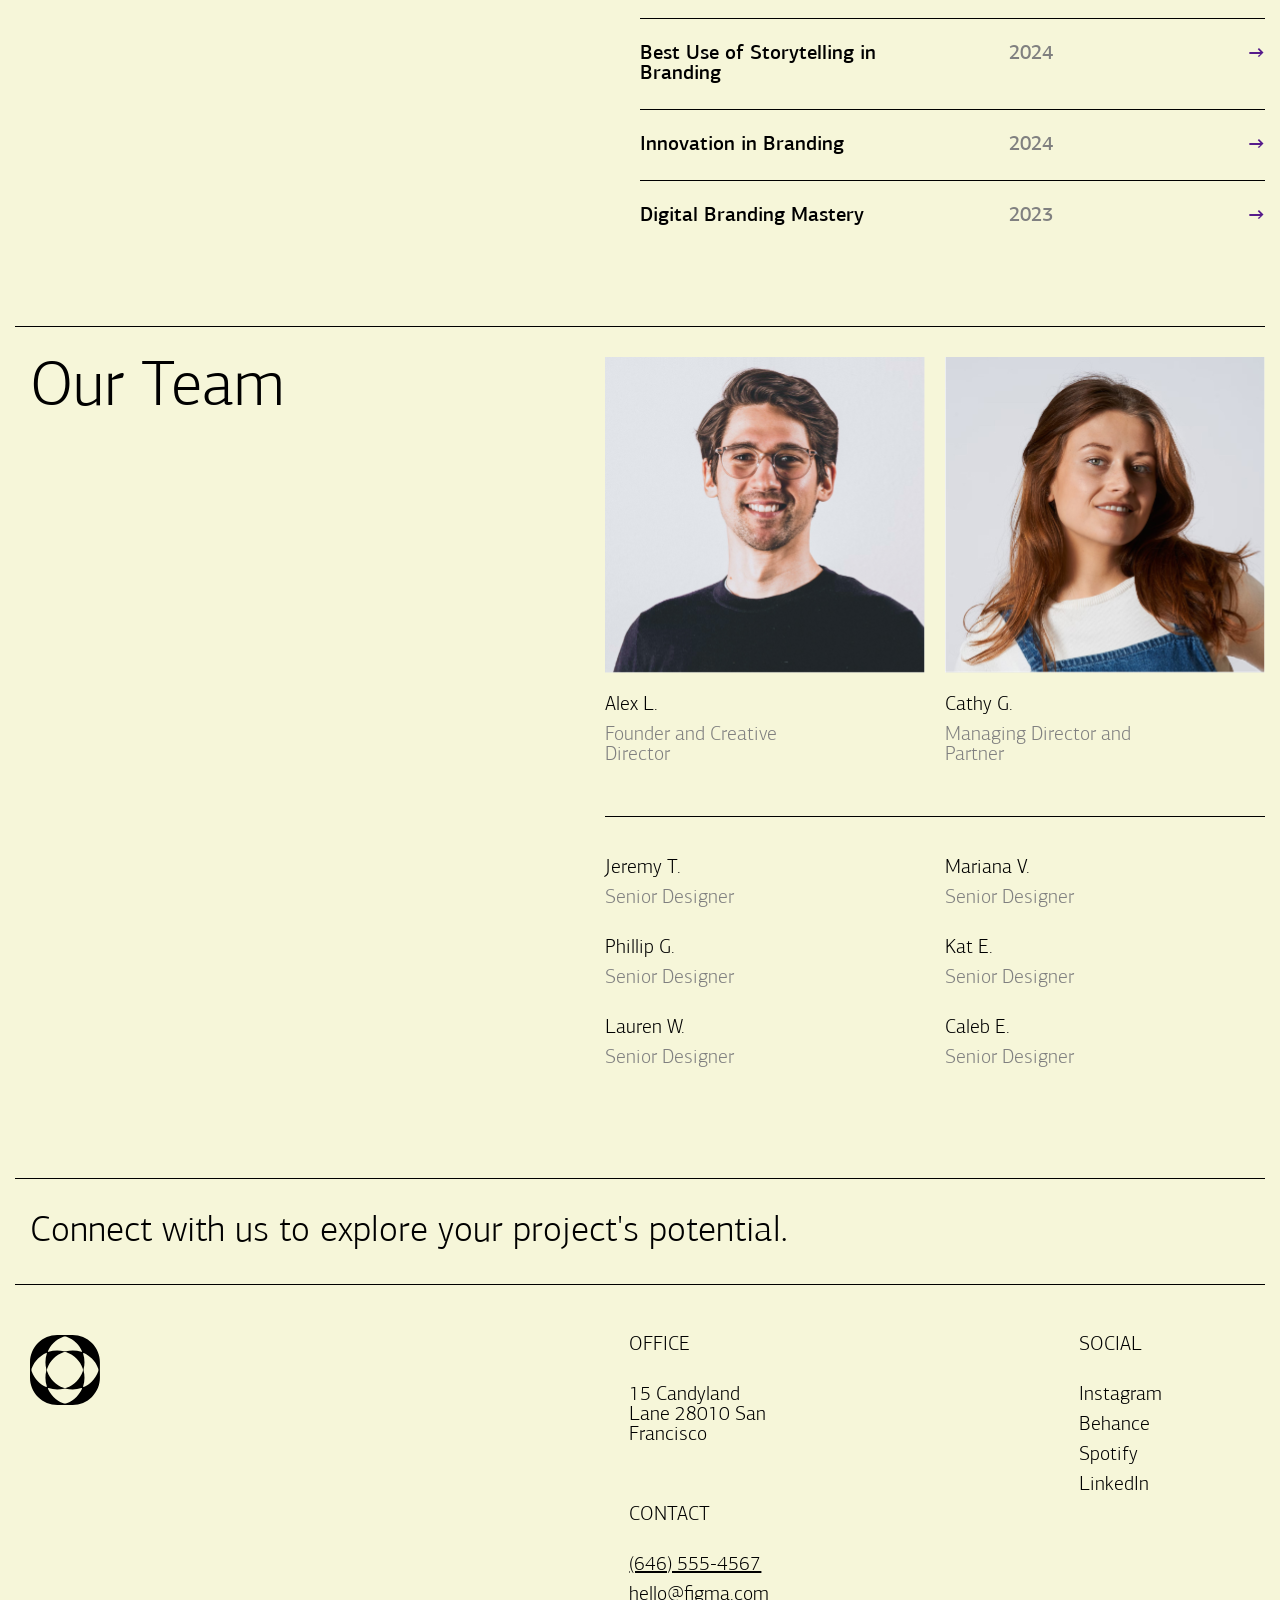
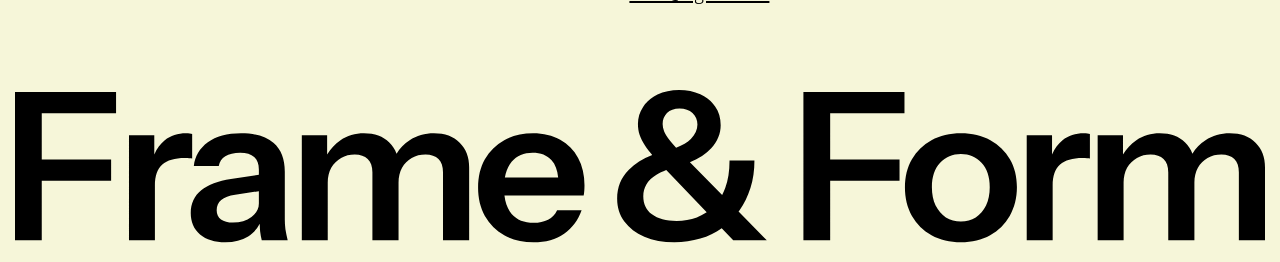
==== commit dce4657d: "edit BEM of header and add link to main page on logo f&f" ====
--- a/about.html
+++ b/about.html
@@ -10,34 +10,37 @@
 <body>
    <div class="main-bg">
       <header class="header">
-         <div class="header__container">
-            
-            <img src="images\F&F logo.svg" alt="" class="header__container__logo">
-
-            <nav class="header__hidden">
-               <img src="images\Left logo.svg" alt="" class="header__hidden__logo">
-               <img src="images\Right logo.svg" alt="" class="header__hidden__logo">
-
-               <button  class="header__hidden__menu"  id="menu-button">Menu</button>
+         <div class="header__wrapper">
+            
+            <a href = "index.html" class="header__logo-link">
+               <img src="images\F&F logo.svg" alt="" class="header__logo">
+            </a>
+
+            <nav class="header__mobile">
+               <img src="images\Left logo.svg" alt="" class="header__mobile-icon" aria-hidden="true">
+               <img src="images\Right logo.svg" alt="" class="header__mobile-icon" aria-hidden="true">
+
+               <button  class="header__mobile-menu-btn"  id="menu-button">Menu</button>
 
               
             </nav>
             
 
             <nav class="header__pages">
-               <a href="project_anders.html" class="header__container page">Work</a>
-               <a href="about.html" class="header__container page">About</a>
-               <a href="#contacts" class="header__container page">Contact</a>
+               <a href="project_anders.html" class="header__pages-page">Work</a>
+               <a href="about.html" class="header__pages-page">About</a>
+               <a href="#contacts" class="header__pages-page">Contact</a>
             </nav>
          </div>
-          <nav class="header__menu-bar hide" id="menu-bar">
-                  <a href="project_anders.html" class="page">Work</a>
-                  <a href="about.html" class="page">About</a>
-                  <a href="#contacts" class="page">Contact</a>
+
+          <nav class="header__mobile-menu hide" id="menu-bar">
+                  <a href="project_anders.html" class="header__mobile-menu-page">Work</a>
+                  <a href="about.html" class="header__mobile-menu-page">About</a>
+                  <a href="#contacts" class="header__mobile-menu-page">Contact</a>
          </nav>
-         <div class="header line"></div>
+         <div class="header-line  line"></div>
       </header>
-
+      
       <main class="main">
          <div class="main__container">
             <img src="images\Left Logo.svg" alt="" class="main__logo">
--- a/css/style.css
+++ b/css/style.css
@@ -104,70 +104,95 @@
   font-weight: 300;
   color: black;
 }
-.header__hidden {
+.header__wrapper {
+  display: flex;
+  justify-content: space-between;
+  padding: 15px 20px;
+}
+.header__logo-link {
+  display: flex;
+  align-items: center;
+  line-height: 0;
+  text-decoration: none;
+}
+.header__logo {
+  display: block;
+}
+.header__mobile {
   display: none;
-}
-.header__menu-bar {
+  align-items: start;
+}
+.header__mobile-icon {
+  width: 25px;
+  position: relative;
+}
+.header__mobile-icon:nth-child(2) {
+  animation: spin 2s ease-in-out infinite;
+}
+.header__mobile-menu-btn {
+  color: black;
+  text-decoration: none;
+  font-size: 20px;
+  background: none;
+  border: none;
+  cursor: pointer;
+  margin-left: auto;
+}
+.header__pages {
+  display: flex;
+}
+.header__pages-page {
+  color: black;
+  text-decoration: none;
+  letter-spacing: 5%;
+  margin-right: 15px;
+}
+.header__mobile-menu {
   padding-bottom: 10px;
   display: flex;
   flex-direction: column;
   margin-left: auto;
-  margin-right: 15px;
+  margin-right: 20px;
   width: -moz-fit-content;
   width: fit-content;
   text-align: center;
 }
-.header__menu-bar .page {
+.header__mobile-menu-page {
+  color: black;
+  text-decoration: none;
+  letter-spacing: 5%;
   margin-bottom: 10px;
 }
 .header .hide {
   display: none;
 }
-.header__container {
-  display: flex;
-  justify-content: space-between;
-  padding: 15px 20px;
-}
-.header__pages {
-  display: flex;
-}
-@media (max-width: 799px) {
-  .header__container {
+@media (max-width: 799px) {
+  .header__wrapper {
     justify-content: start;
   }
   .header__pages {
     display: none;
   }
-  .header__hidden {
+  .header__mobile {
     display: flex;
+    align-items: center;
     padding-left: 10px;
-    margin-left: 0;
-  }
-  .header__hidden__logo {
-    position: relative;
-    padding-right: 1px;
-    width: 25px;
-  }
-  .header__hidden__logo:nth-child(2) {
-    animation: spin 2s ease-in-out infinite;
-  }
-  .header__hidden__menu {
-    color: black;
-    position: absolute;
-    text-decoration: none;
-    right: 15px;
-    margin-top: 5px;
-    font-size: 20px;
-    background: none;
-    border: none;
-    cursor: pointer;
-  }
-}
-
-.page {
-  color: black;
-  text-decoration: none;
-  letter-spacing: 5%;
+    margin-left: 10px;
+    gap: 5px;
+    width: 100%;
+  }
+  .header__mobile-menu-page {
+    white-space: nowrap;
+    margin-bottom: 15px;
+  }
+  .header__mobile-menu-page:last-child {
+    margin-bottom: 0;
+  }
+}
+
+.line {
+  height: 1px;
+  background-color: #000;
 }
 
 .main {
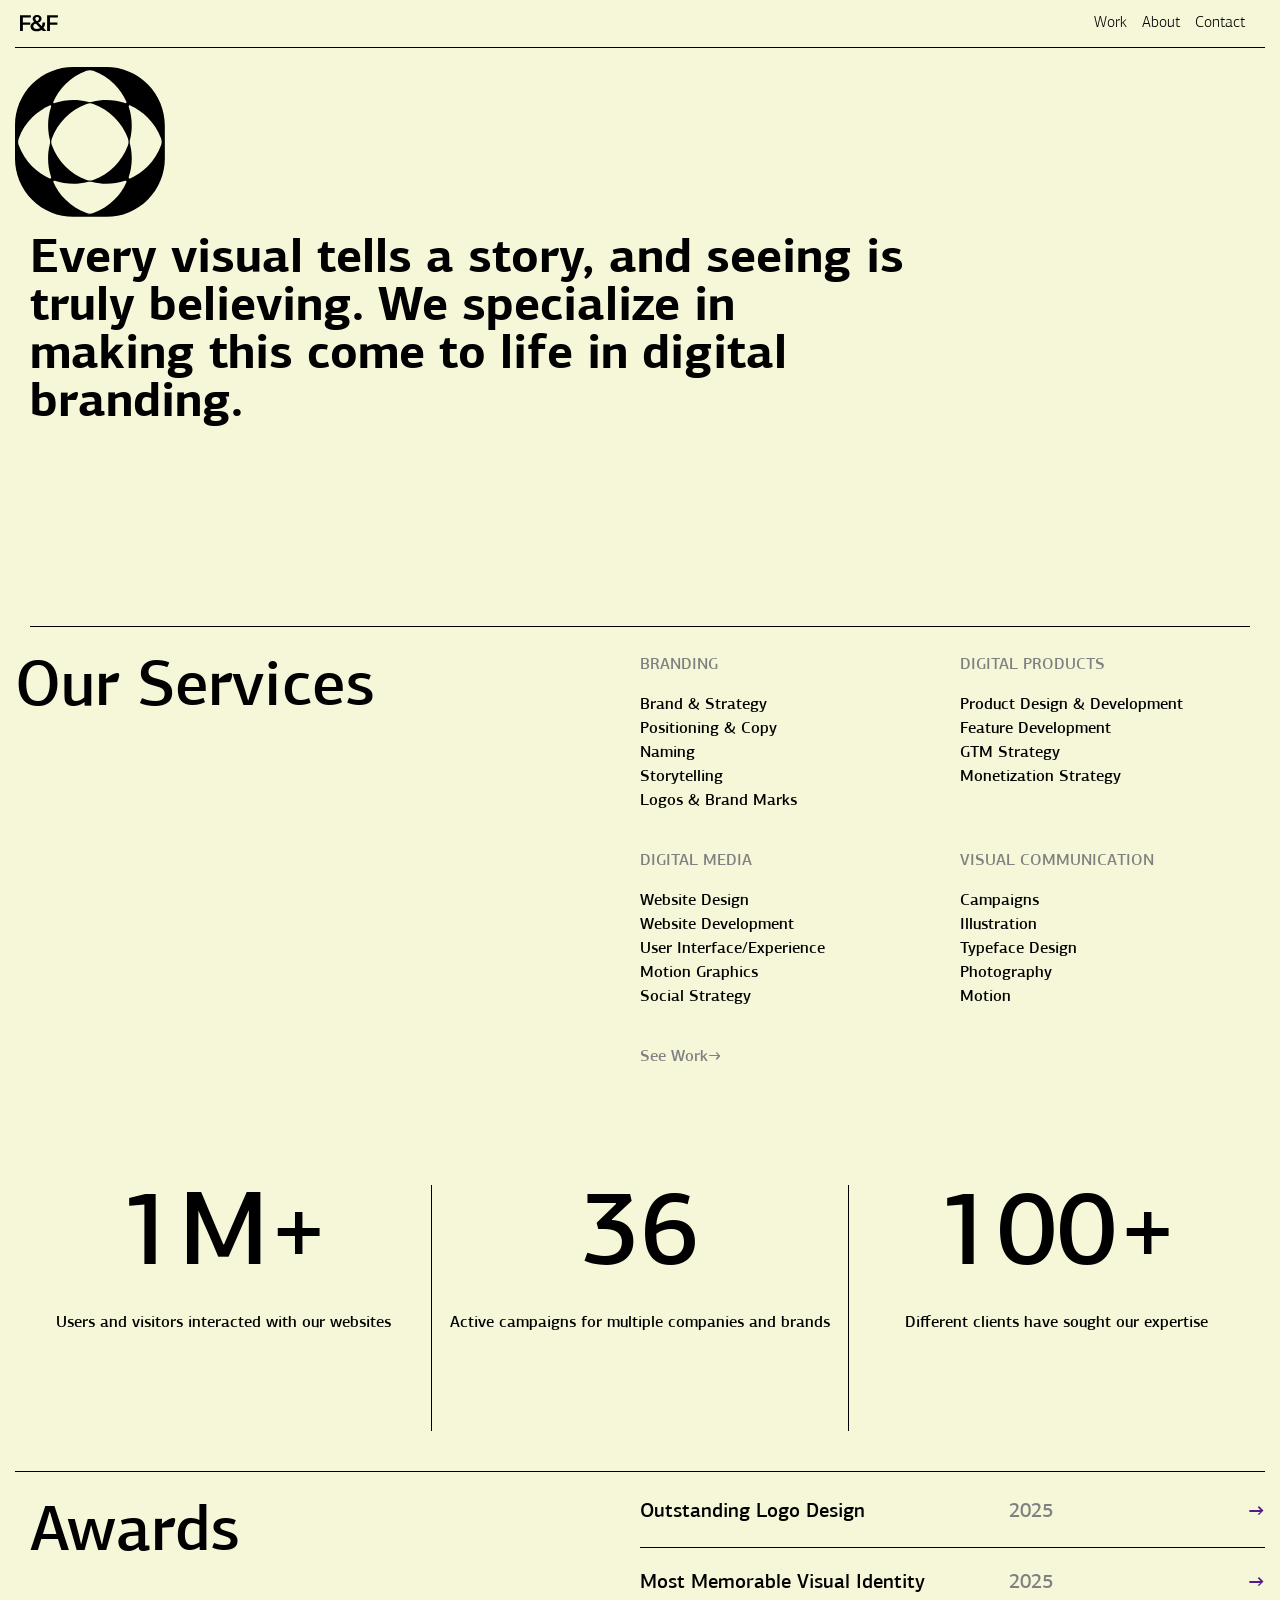
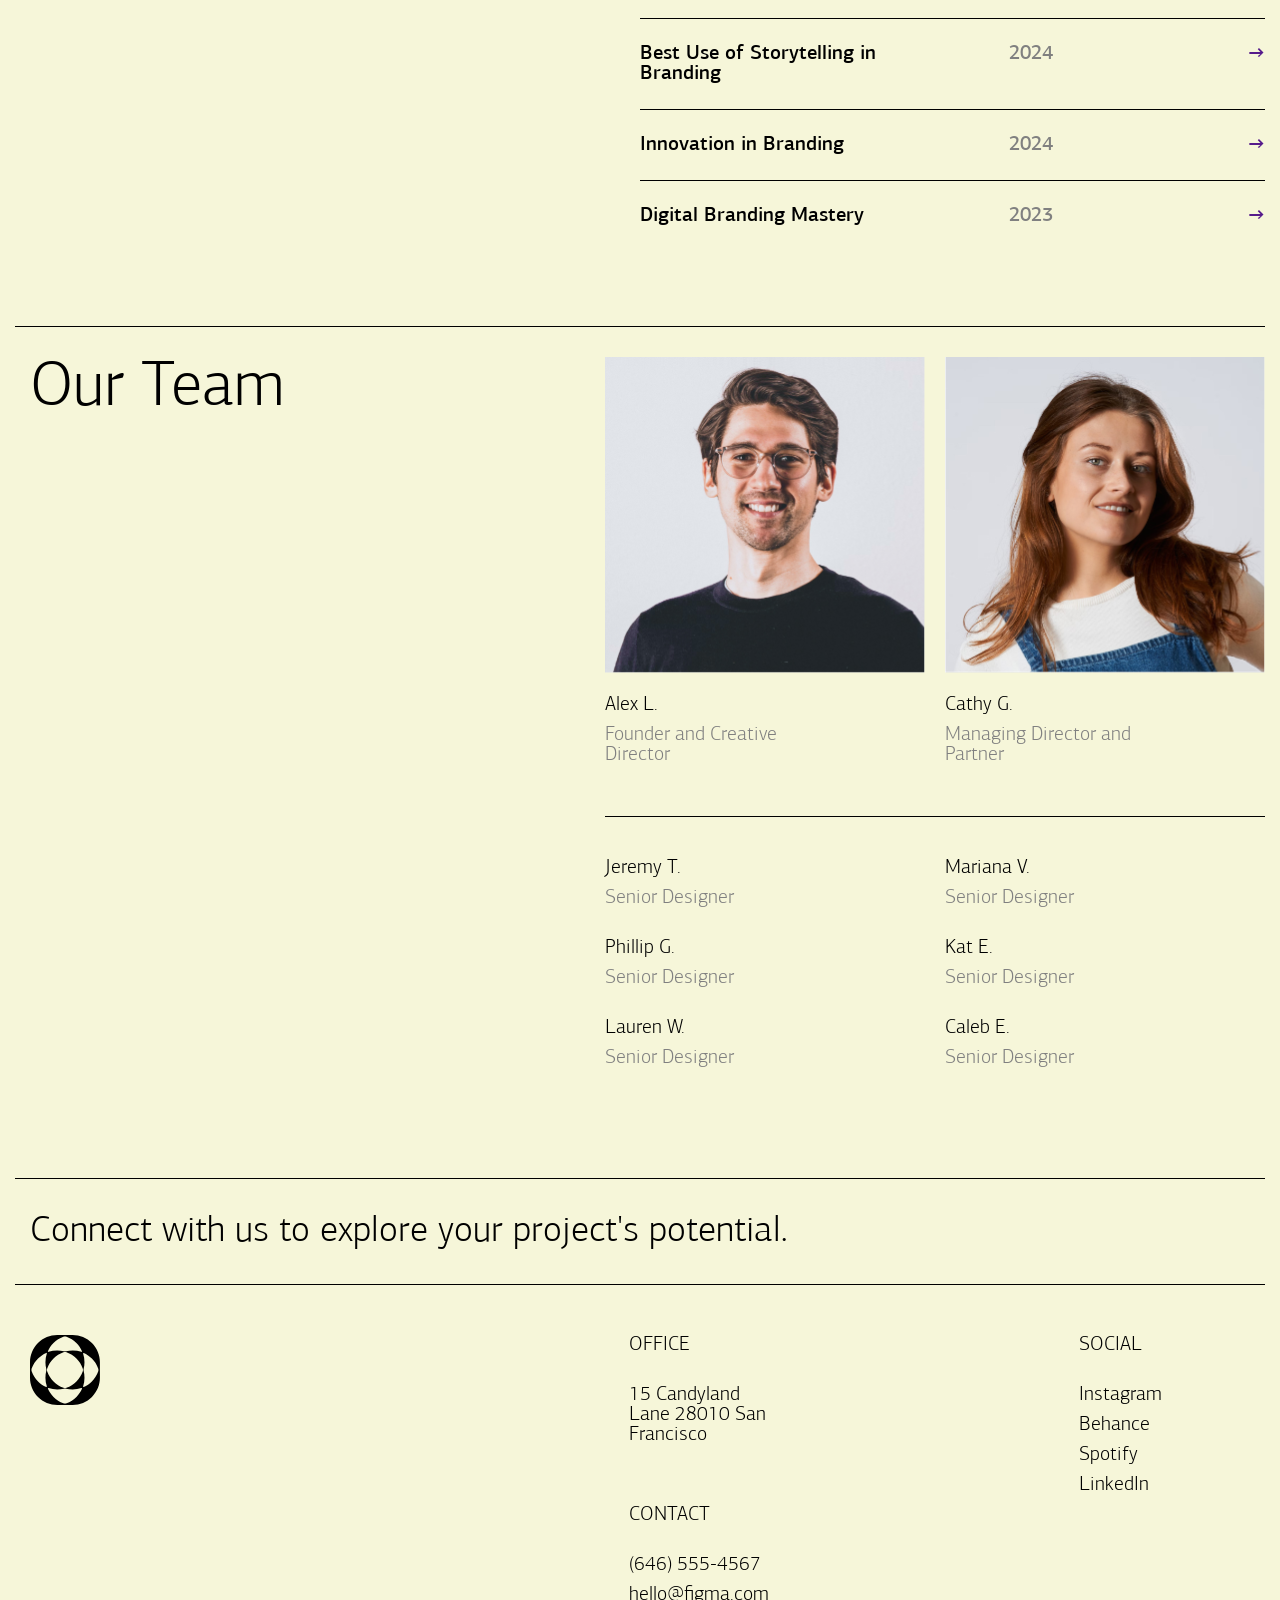
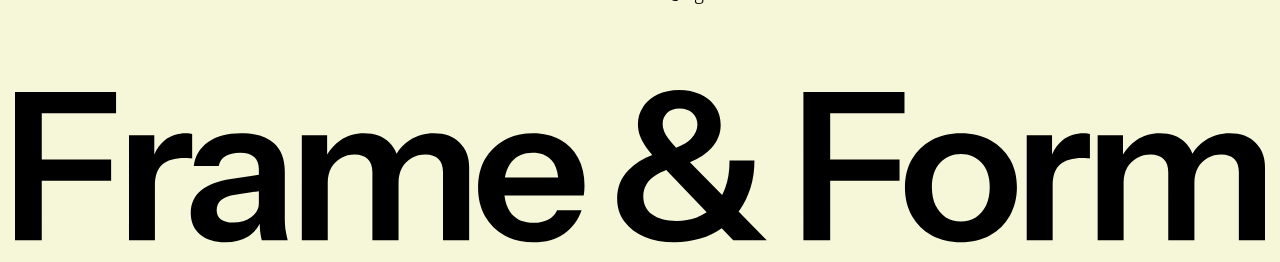
==== commit 2722821f: "edit BEM about and project" ====
--- a/about.html
+++ b/about.html
@@ -42,7 +42,7 @@
       </header>
       
       <main class="main">
-         <div class="main__container">
+         <div class="main__logo-wrapper">
             <img src="images\Left Logo.svg" alt="" class="main__logo">
             <img src="images\Right Logo.svg" alt="" class="main__logo">
          </div>
@@ -247,25 +247,25 @@
             <div class="contacts line"></div>
 
             <div class="contacts__container">
-               <div class="contacts__item img-container">
+               <div class="contacts__item">
                   <img src="images\Left Logo.svg" alt="" class="contacts__logo">
                   <img src="images\Right Logo.svg" alt="" class="contacts__logo">
                </div>
                <div class="contacts__item office">
                   <h3 class="contacts title">OFFICE</h3>
-                  <div class="contacts info" >15 Candyland Lane 28010 San Francisco</div>
+                  <div class="contacts info">15 Candyland Lane 28010 San Francisco</div>
                </div>
                <div class="contacts__item contacts">
                   <h3 class="contacts title">CONTACT</h3>
-                  <a href="tel:(646) 555-4567" style="text-decoration: underline;" class="contacts info">(646) 555-4567</a>
-                  <a href="" class="contacts info" style="text-decoration: underline;">hello@figma.com</a>                  
+                  <a href="tel:(646) 555-4567" class="contacts info" style="text-decoration: none;">(646) 555-4567</a>
+                  <a href="" class="contacts info">hello@figma.com</a>                  
                </div>
                <div class="contacts__item social">
                   <h3 class="contacts title">SOCIAL</h3>
-                  <a href="" class="contacts info">Instagram</a>
-                  <a href="" class="contacts info">Behance</a>
-                  <a href="" class="contacts info">Spotify</a>
-                  <a href=""  class="contacts info">LinkedIn</a>
+                  <div class="contacts info">Instagram</div>
+                  <div class="contacts info">Behance</div>
+                  <div class="contacts info">Spotify</div>
+                  <div class="contacts info">LinkedIn</div>
                </div>
             </div>
             <img src="images\Footer logo.svg" alt="" class="contacts__vector-logo">
--- a/css/style.css
+++ b/css/style.css
@@ -203,7 +203,7 @@
 .main__title {
   width: 70%;
 }
-.main__container {
+.main__logo-wrapper {
   display: flex;
   padding: 19px 0;
   gap: 8px;
@@ -299,7 +299,7 @@
   margin-top: 20px;
   position: relative;
 }
-.stats__container {
+.stats__wrapper {
   display: flex;
   justify-content: flex-start;
   gap: 25vw;
@@ -434,7 +434,7 @@
   font-weight: 400;
   margin-top: 45px;
 }
-.main-project__subdescription {
+.main-project__tags {
   grid-column: 2;
   grid-row: 3;
   white-space: pre-line;
@@ -479,49 +479,55 @@
   gap: 15px;
   display: grid;
   grid-template-columns: 1fr 1fr;
-  grid-template-rows: repeat(5, 1fr);
+  grid-auto-rows: auto;
   margin-bottom: 15px;
 }
-.project-images__image1 {
+.project-images__image {
+  width: 100%;
+  height: auto;
+  display: block;
+}
+.project-images__image--large {
   width: 100%;
   grid-column: 1/3;
+}
+.project-images__image:nth-child(1) {
+  grid-column: 1/3;
   grid-row: 1;
 }
-.project-images__image2 {
-  width: 100%;
+.project-images__image:nth-child(2) {
   grid-row: 2;
   grid-column: 1;
 }
-.project-images__image3 {
-  width: 100%;
+.project-images__image:nth-child(3) {
   grid-row: 2;
   grid-column: 2;
 }
-.project-images__image4 {
-  width: 100%;
+.project-images__image:nth-child(4) {
+  grid-column: 1/3;
   grid-row: 3;
-  grid-column: 1/3;
-}
-.project-images__image5 {
-  width: 100%;
+}
+.project-images__image:nth-child(5) {
   grid-row: 4;
   grid-column: 1;
 }
-.project-images__image6 {
-  width: 100%;
+.project-images__image:nth-child(6) {
   grid-row: 4;
   grid-column: 2;
 }
-.project-images__image7 {
-  width: 100%;
+.project-images__image:nth-child(7) {
+  grid-column: 1/3;
   grid-row: 5;
-  grid-column: 1/3;
 }
 @media (max-width: 700px) {
   .project-images {
-    display: block;
-  }
-  .project-images__image1, .project-images__image2, .project-images__image3, .project-images__image4, .project-images__image5, .project-images__image6, .project-images__image7 {
+    display: flex;
+    flex-direction: column;
+  }
+  .project-images__image {
+    margin-bottom: 20px;
+  }
+  .project-images__image--large {
     margin-bottom: 20px;
   }
 }
